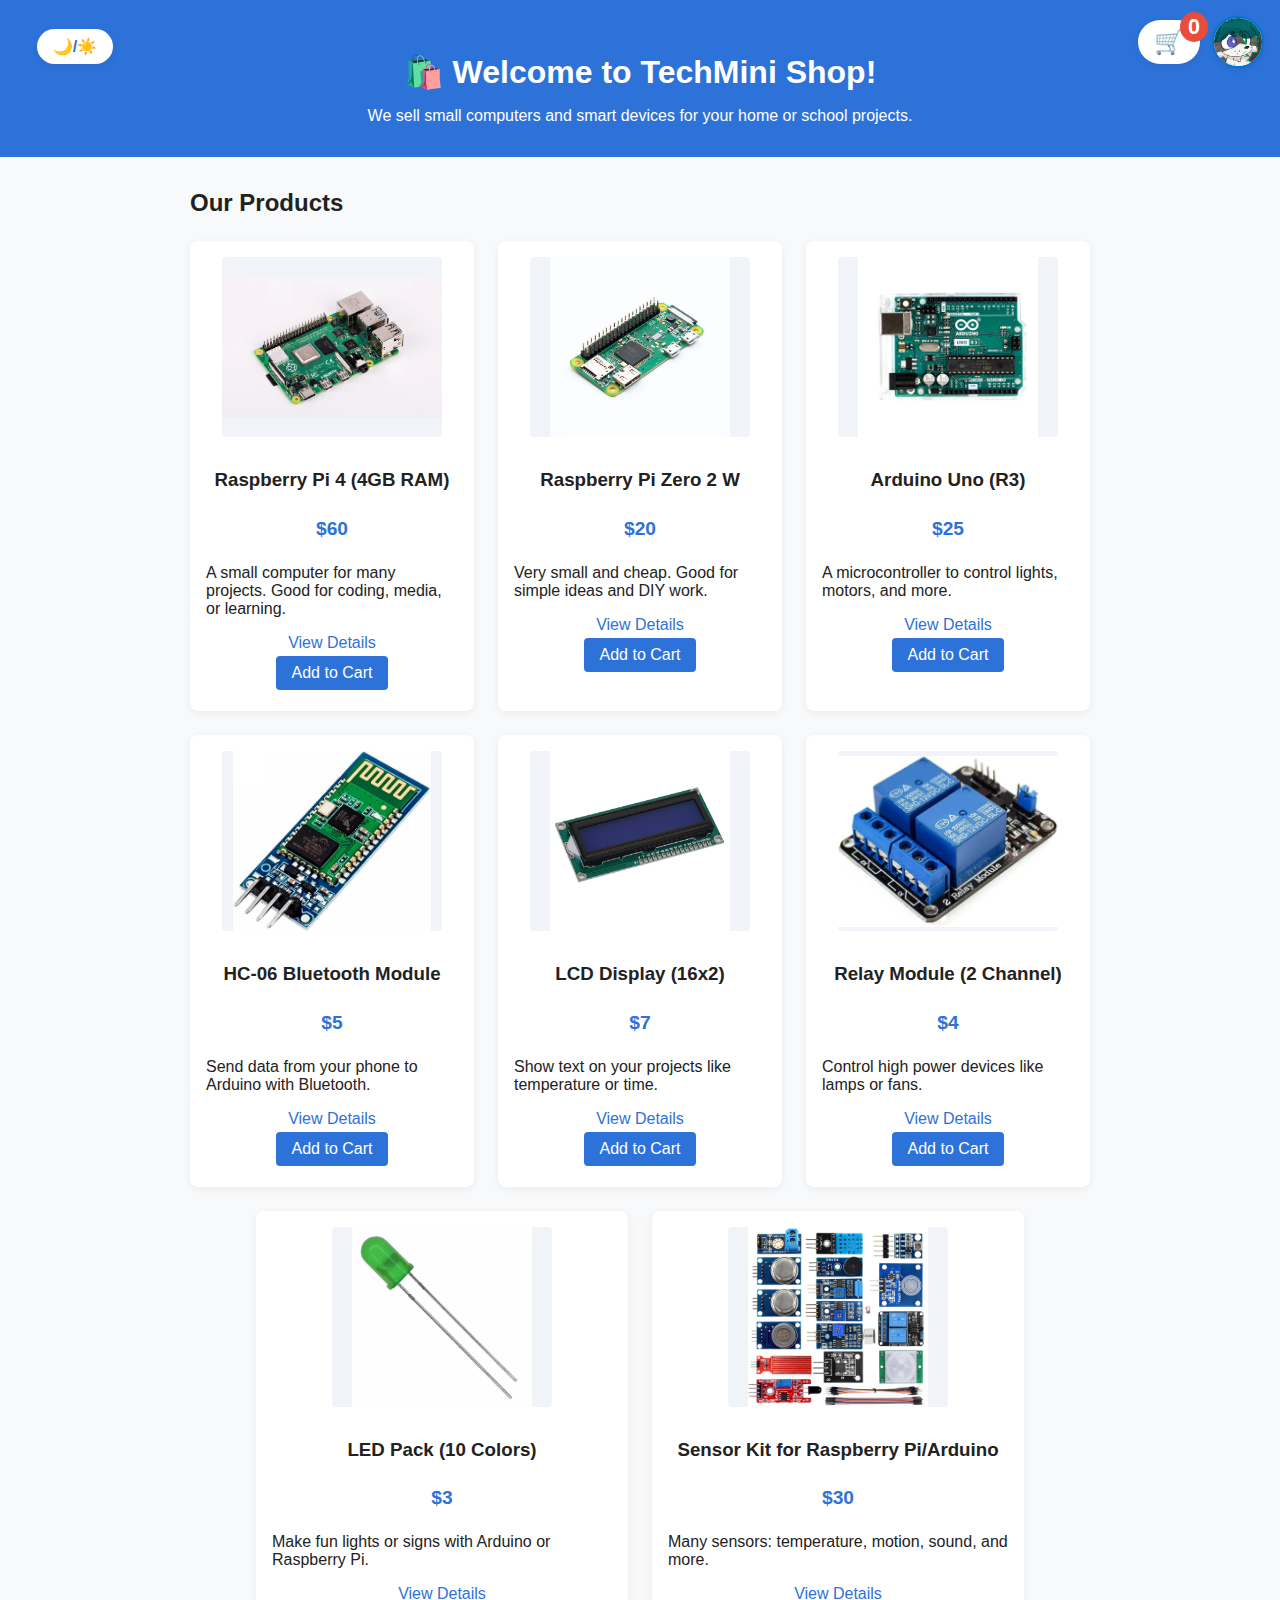
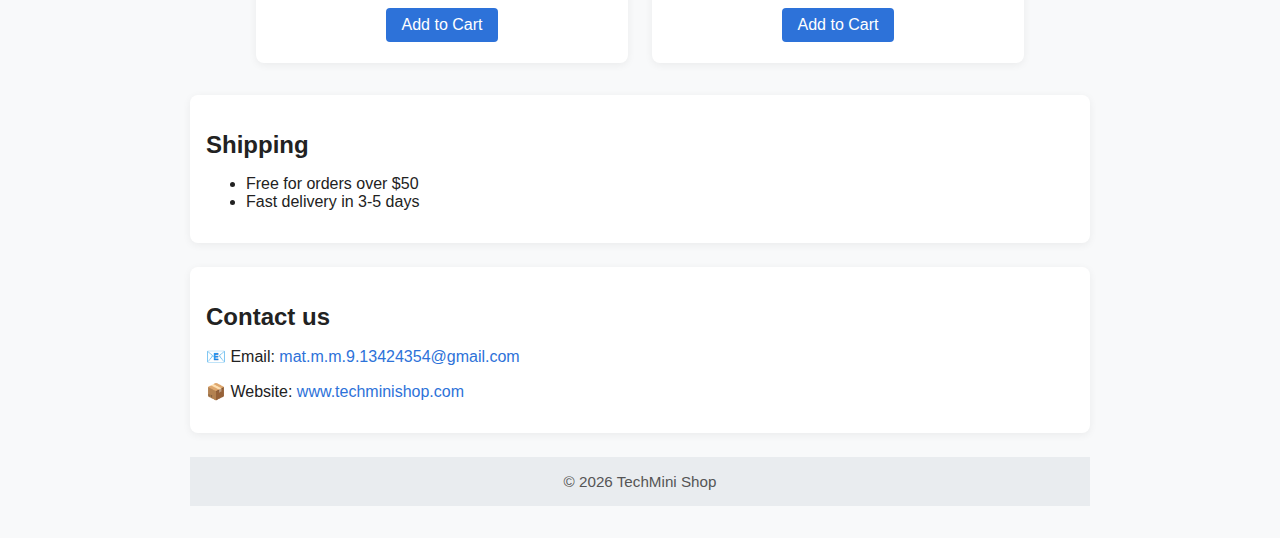
==== index.html @ 95b3801b "Add files via upload" ====
<!DOCTYPE html>
<html lang="es-mx">
<head>
    <meta charset="UTF-8">
    <meta name="viewport" content="width=device-width, initial-scale=1.0">
    <title>TechMini Shop</title>
    <link rel="icon" href="logo.png" type="image/png" data-gatsby-head="true"><link href="./Buy a Raspberry Pi 4 Model B – Raspberry Pi_files/css2" rel="stylesheet" data-gatsby-head="true">
    <link rel="stylesheet" href="styles.css">
    <style>
.product-list {
    display: flex;
    flex-wrap: wrap;
    gap: 24px; /* Espacio entre productos */
    justify-content: center;
    margin-top: 24px;
    margin-bottom: 24px;
}
.product-list .product {
  
    
   
   

    max-width: 320px;
    flex: 1 1 220px;
    display: flex;
    flex-direction: column;
    align-items: center;
}
        .profile-pic {
            width: 48px;
            height: 48px;
            border-radius: 50%;
            overflow: hidden;
            border: 2px solid #0074d9;
            display: flex;
            align-items: center;
            justify-content: center;
            background: #fff;
            box-shadow: 0 2px 6px rgba(0,0,0,0.08);
            position: absolute;
            top: 16px;
            right: 16px;
            z-index: 1100;
        }
        .profile-pic img {
            width: 100%;
            height: 100%;
            object-fit: cover;
            display: block;
        }
        .cart-icon {
            position: absolute;
            top: 20px;
            right: 80px; /* Separated from profile pic */
            cursor: pointer;
            font-size: 1.5em;
            z-index: 1090;
        }
        #cartCount {
            background: #e74c3c;
            color: #fff;
            border-radius: 50%;
            padding: 2px 8px;
            font-size: 0.9em;
            position: absolute;
            top: -8px;
            right: -8px;
        }
       
    </style>
</head>
<body>
    <header>
        <button class="mode-toggle" id="modeToggle" title="Toggle dark/light mode">🌙/☀️</button>
                <h1>🛍️ Welcome to TechMini Shop!</h1>
        <p>We sell small computers and smart devices for your home or school projects.</p>
        <div class="cart-icon" id="cartIcon">
            🛒 <span id="cartCount">0</span>
        </div>
        <div class="profile-pic" id="profilePic" title="Your profile">
            <img src="profile-default.png" alt="Profile" />
        </div>
    </header>
    
    <main>
        <section class="products">
            <h2>Our Products</h2>
            <div class="product-list" id="productList">
                <!-- Products rendered by JS -->
            </div>
        </section>
        <section class="shipping">
            <h2>Shipping</h2>
            <ul>
                <li>Free for orders over $50</li>
                <li>Fast delivery in 3-5 days</li>
            </ul>
        </section>
        <section class="contact">
            <h2>Contact us</h2>
            <p>📧 Email: <a href="mailto:mat.m.m.9.13424354@gmail.com">mat.m.m.9.13424354@gmail.com</a></p>
            <p>📦 Website: <a href="https://www.techminishop.com" target="_blank">www.techminishop.com</a></p>
        </section>
        <footer>
            © <span id="year"></span> TechMini Shop
          </footer>
          <script>
            document.getElementById('year').textContent = new Date().getFullYear();
          </script>
          </footer>

    <!-- Product details modal -->
    <div id="productModal" class="modal">
        <div class="modal-content">
            <span class="close" id="closeModal">&times;</span>
            <div id="modalDetails"></div>
        </div>
    </div>

    <!-- Cart Modal -->
    <div id="cartModal" class="modal">
        <div class="modal-content">
            <span class="close" id="closeCart">&times;</span>
            <h2>Your Cart</h2>
            <div id="cartItems"></div>
            <div id="cartTotal"></div>
            <div id="paymentMethods" style="margin-top:1rem;">
                <strong>Accepted payment methods:</strong>
                <ul>
                    <li>PayPal</li>
                    <li>Credit cards</li>
                    <li>Debit cards</li>
                </ul>
            </div>
        </div>
    </div>

    <!-- SCRIPTS: Always at the end of body -->
    <script src="theme.js"></script>
    <script src="products.js"></script>
    <script src="cart.js"></script>
    <script src="main.js"></script>
</body>
</html>
---- styles.css ----
:root {
    --bg: #f8f9fa;
    --text: #222;
    --header-bg: #2d72d9;
    --header-text: #fff;
    --card-bg: #fff;
    --card-shadow: 0 2px 8px rgba(0,0,0,0.06);
    --primary: #2d72d9;
    --primary-hover: #1a4e8a;
    --footer-bg: #e9ecef;
    --footer-text: #555;
}

body.dark-mode {
    --bg: #181a1b;
    --text: #f1f1f1;
    --header-bg: #232a3a;
    --header-text: #fff;
    --card-bg: #232a3a;
    --card-shadow: 0 2px 8px rgba(0,0,0,0.18);
    --primary: #4f8cff;
    --primary-hover: #2d72d9;
    --footer-bg: #232a3a;
    --footer-text: #bbb;
}

@media (prefers-color-scheme: dark) {
    body:not(.light-mode):not(.dark-mode) {
        --bg: #181a1b;
        --text: #f1f1f1;
        --header-bg: #232a3a;
        --header-text: #fff;
        --card-bg: #232a3a;
        --card-shadow: 0 2px 8px rgba(0,0,0,0.18);
        --primary: #4f8cff;
        --primary-hover: #2d72d9;
        --footer-bg: #232a3a;
        --footer-text: #bbb;
    }
}

body {
    font-family: 'Segoe UI', Arial, sans-serif;
    margin: 0;
    padding: 0;
    background: var(--bg);
    color: var(--text);
    transition: background 0.3s, color 0.3s;
}

header {
    background: var(--header-bg);
    color: var(--header-text);
    padding: 2rem 1rem 1rem 1rem;
    text-align: center;
    position: relative;
}

.mode-toggle {
    position: absolute;
    top: 1.5rem;
    left: 2rem;
    background: var(--card-bg);
    color: var(--primary);
    border: none;
    border-radius: 50px;
    padding: 0.5rem 1rem;
    font-weight: bold;
    cursor: pointer;
    box-shadow: var(--card-shadow);
    transition: background 0.2s, color 0.2s;
    font-size: 1rem;
}
.mode-toggle:hover {
    background: var(--footer-bg);
    color: var(--primary-hover);
}

.cart-icon {
    position: absolute;
    top: 1.5rem;
    right: 2rem;
    background: var(--card-bg);
    color: var(--primary);
    border-radius: 50px;
    padding: 0.5rem 1rem;
    font-weight: bold;
    cursor: pointer;
    box-shadow: var(--card-shadow);
    transition: background 0.2s;
}
.cart-icon:hover {
    background: var(--footer-bg);
}

main {
    max-width: 900px;
    margin: 2rem auto;
    padding: 0 1rem;
}

h1, h2 {
    margin-bottom: 0.5rem;
}

.products {
    margin-bottom: 2rem;
}

.product-list {
    display: grid;
    grid-template-columns: repeat(auto-fit, minmax(260px, 1fr));
    gap: 1.5rem;
}

.product {
    background: var(--card-bg);
    border-radius: 8px;
    box-shadow: var(--card-shadow);
    padding: 1rem;
    transition: transform 0.2s, box-shadow 0.2s;
    display: flex;
    flex-direction: column;
    align-items: center;
    width: 100%;
}

.product-img {
    width: 100%;
    max-width: 220px;
    height: 140px;
    object-fit: contain;
    margin-bottom: 0.8rem;
    background: #f0f4f8;
    border-radius: 4px;
}

.product:hover {
    transform: translateY(-4px) scale(1.02);
    box-shadow: 0 4px 16px rgba(45,114,217,0.12);
}

.price {
    font-size: 1.2rem;
    font-weight: bold;
    color: var(--primary);
    margin: 0.5rem 0;
}

.shipping, .contact {
    background: var(--card-bg);
    border-radius: 8px;
    box-shadow: var(--card-shadow);
    padding: 1rem;
    margin-bottom: 1.5rem;
}

a {
    color: var(--primary);
    text-decoration: none;
}

a:hover {
    text-decoration: underline;
}

button {
    background: var(--primary);
    color: #fff;
    border: none;
    border-radius: 4px;
    padding: 0.5rem 1rem;
    margin: 0.3rem;
    cursor: pointer;
    font-size: 1rem;
    transition: background 0.2s;
}
button:hover {
    background: var(--primary-hover);
}

footer {
    text-align: center;
    padding: 1rem;
    background: var(--footer-bg);
    color: var(--footer-text);
    font-size: 0.95rem;
}

/* Modal styles */
.modal {
    display: none;
    position: fixed;
    z-index: 1000;
    left: 0; top: 0;
    width: 100%; height: 100%;
    overflow: auto;
    background: rgba(0,0,0,0.4);
}
.modal-content {
    background: var(--card-bg);
    margin: 5% auto;
    padding: 2rem;
    border-radius: 8px;
    width: 90%;
    max-width: 400px;
    position: relative;
    box-shadow: 0 4px 24px rgba(0,0,0,0.18);
    overflow-y: auto;
    max-height: 90vh;
}
.close {
    color: #aaa;
    position: absolute;
    top: 1rem;
    right: 1.5rem;
    font-size: 2rem;
    font-weight: bold;
    cursor: pointer;
}
.close:hover {
    color: var(--primary);
}
.modal-img {
    width: 100%;
    max-width: 220px;
    display: block;
    margin: 0 auto 1rem auto;
    object-fit: contain;
    background: #f0f4f8;
    border-radius: 4px;
}
.cart-item {
    display: flex;
    justify-content: space-between;
    align-items: center;
    margin-bottom: 0.8rem;
    padding-bottom: 0.8rem;
    border-bottom: 1px solid var(--footer-bg);
}

.cart-item:last-child {
    border-bottom: none;
}

.cart-item-details {
    flex: 1;
}

#cartTotal {
    margin-top: 1rem;
    font-size: 1.1rem;
    text-align: right;
    font-weight: bold;
    color: var(--primary);
}

/* --- Responsive Styles --- */
/* Mobile styles */
body.mobile .product-list {
    grid-template-columns: 1fr;
    gap: 1rem;
}

body.mobile .product {
    width: 100%;
    max-width: 100%;
    padding: 0.8rem;
}

body.mobile .product-img {
    width: 100%;
    height: auto;
    max-height: 180px;
}

body.mobile .modal-content {
    width: 95%;
    padding: 1rem;
    margin: 10% auto;
}

body.mobile .mode-toggle,
body.mobile .cart-icon {
    padding: 0.4rem 0.8rem;
    font-size: 0.9rem;
}

/* Desktop styles */
body.desktop .product-list {
    grid-template-columns: repeat(3, 1fr);
    gap: 1.5rem;
}

body.desktop .product {
    min-width: 250px;
    max-width: 340px;
}

body.desktop .product-img {
    width: 100%;
    height: 180px;
    object-fit: contain;
}

body.desktop .modal-content {
    max-width: 450px;
    padding: 2rem;
}

/* Default responsive fallback */
@media (max-width: 600px) {
    body:not(.mobile):not(.desktop) header, 
    body:not(.mobile):not(.desktop) main {
        padding: 1rem;
    }
    body:not(.mobile):not(.desktop) .product-list {
        grid-template-columns: 1fr;
    }
    body:not(.mobile):not(.desktop) .modal-content {
        padding: 1rem;
    }
}

@media (min-width: 601px) and (max-width: 900px) {
    body:not(.mobile):not(.desktop) .product-list {
        grid-template-columns: repeat(2, 1fr);
    }
}
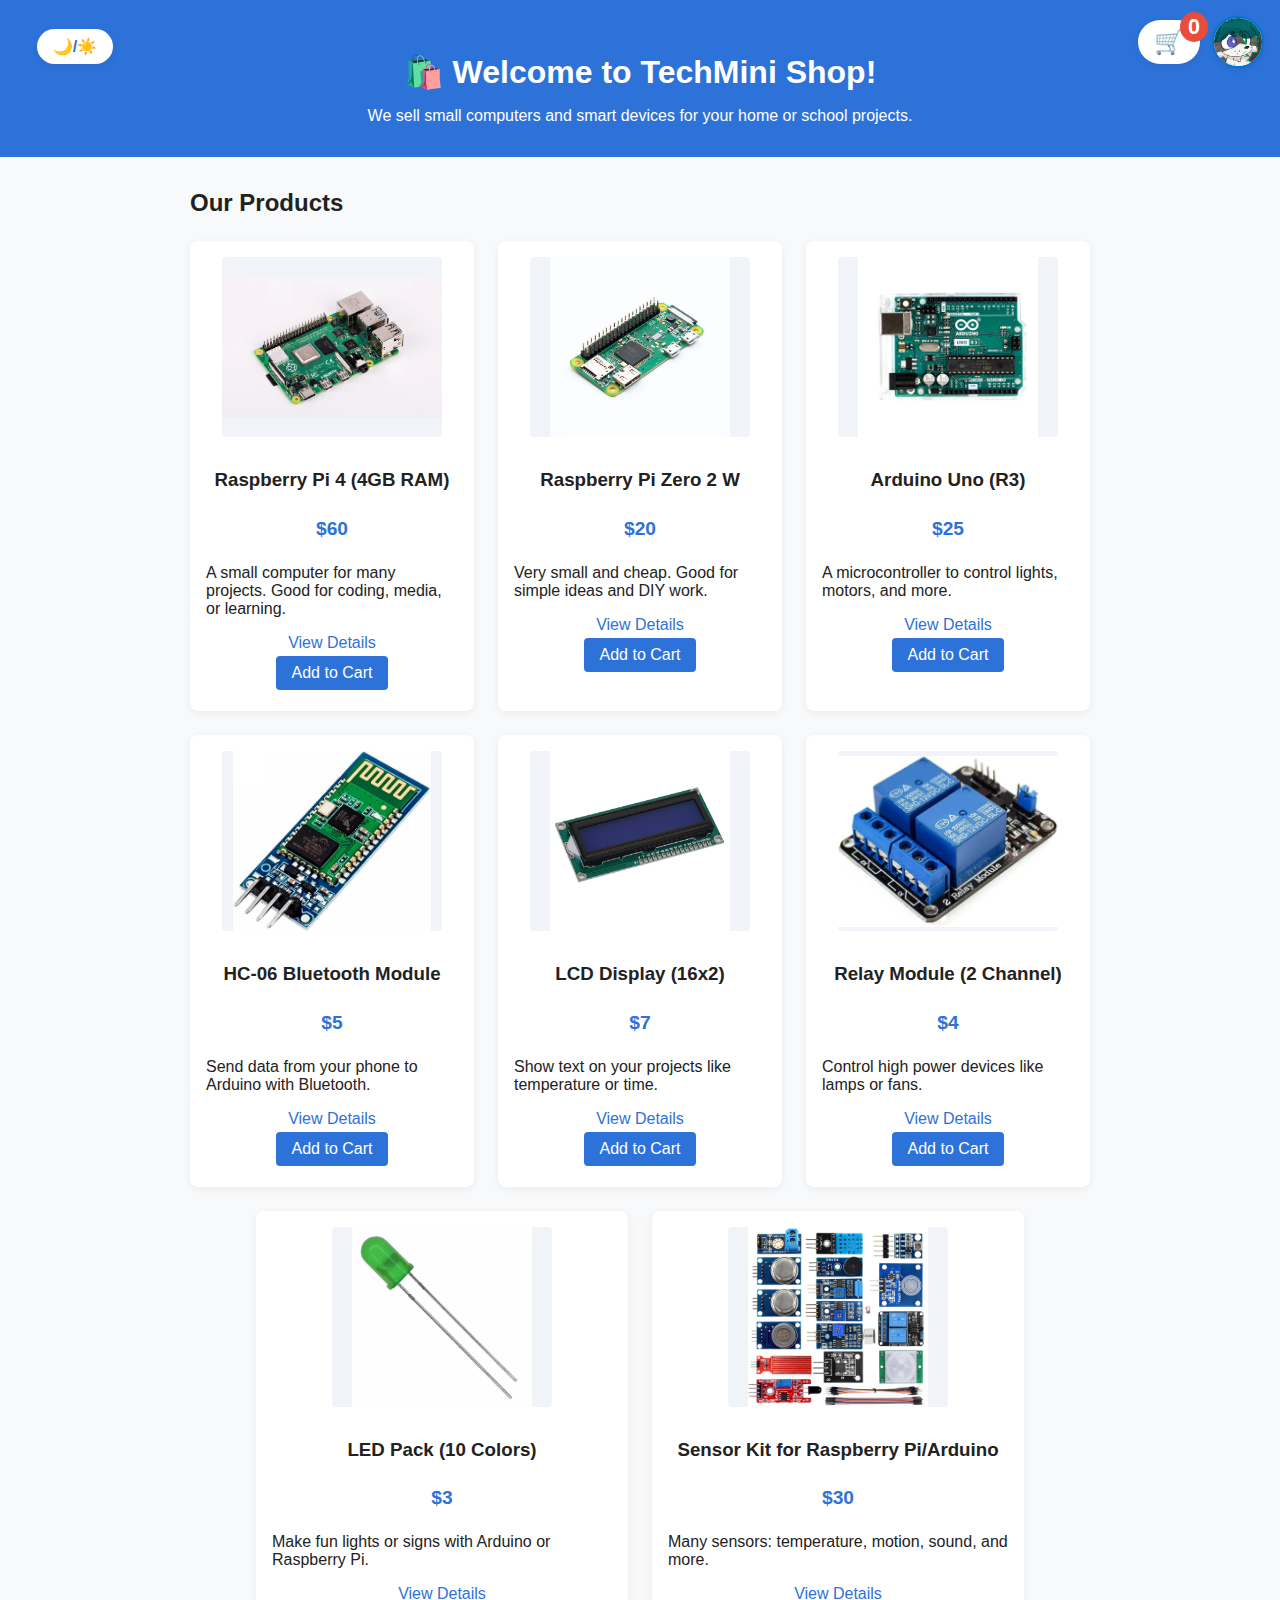
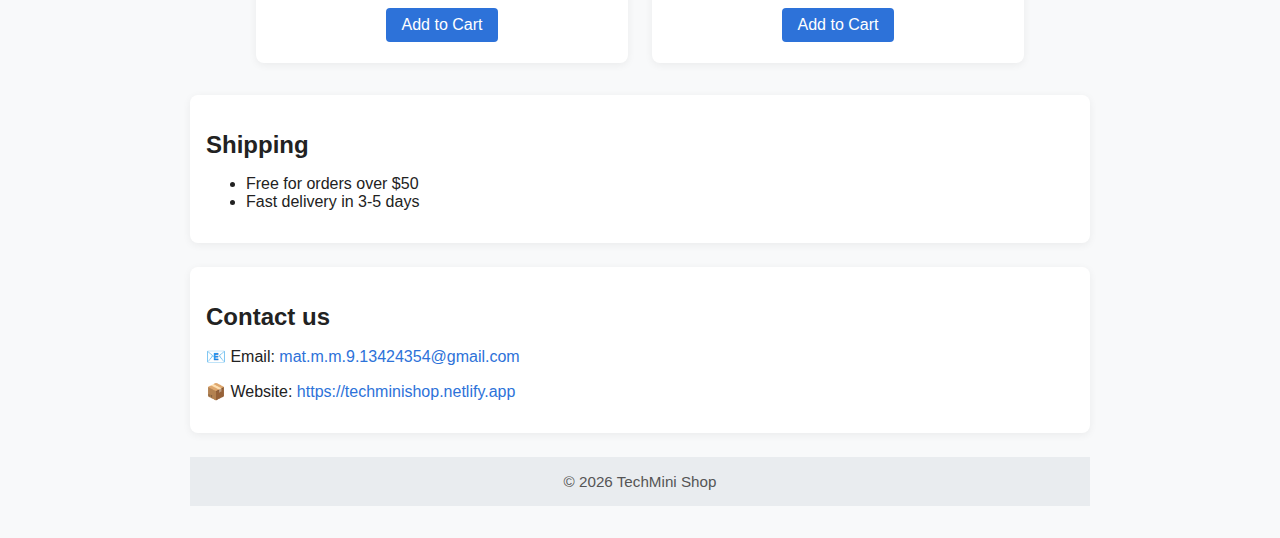
==== commit 7512c776: "Update index.html" ====
--- a/index.html
+++ b/index.html
@@ -100,7 +100,7 @@
         <section class="contact">
             <h2>Contact us</h2>
             <p>📧 Email: <a href="mailto:mat.m.m.9.13424354@gmail.com">mat.m.m.9.13424354@gmail.com</a></p>
-            <p>📦 Website: <a href="https://www.techminishop.com" target="_blank">www.techminishop.com</a></p>
+            <p>📦 Website: <a href="https://techminishop.netlify.app" target="_blank">https://techminishop.netlify.app</a></p>
         </section>
         <footer>
             © <span id="year"></span> TechMini Shop
